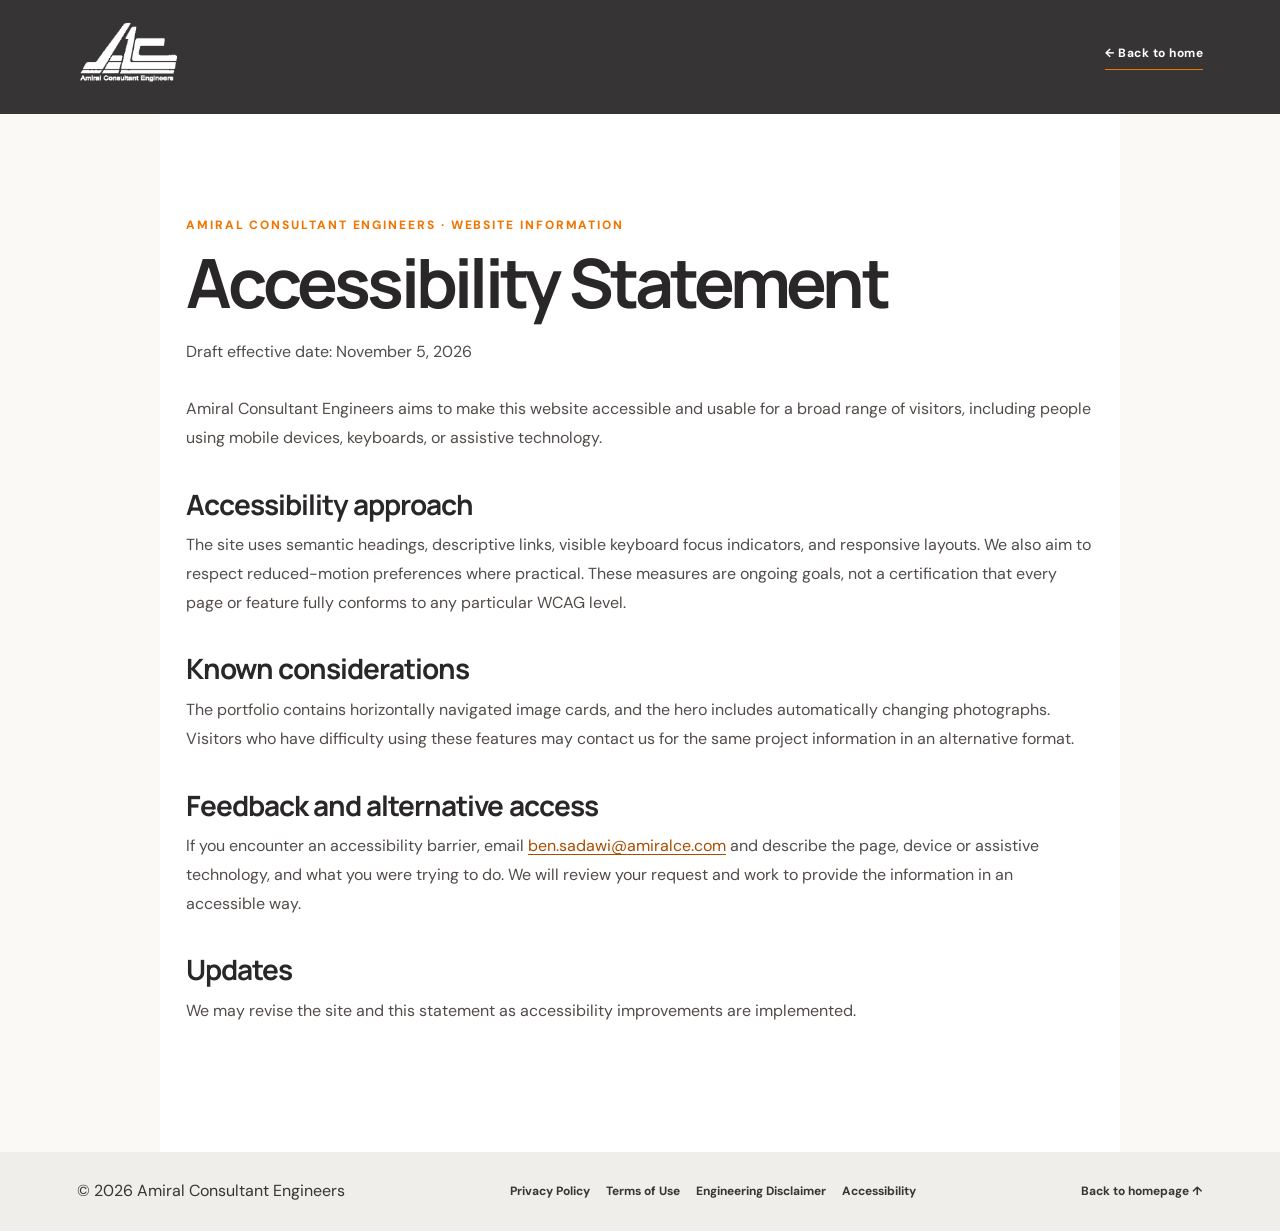
==== accessibility.html @ 84f39127 "Add files via upload" ====
<!doctype html><html lang="en"><head><meta charset="utf-8"><meta name="viewport" content="width=device-width, initial-scale=1, viewport-fit=cover"><meta name="theme-color" content="#373435"><meta name="description" content="Accessibility Statement for Amiral Consultant Engineers."><title>Accessibility Statement | Amiral Consultant Engineers</title><link rel="stylesheet" href="style.css?v=20261105-legal1"><link rel="preconnect" href="https://fonts.googleapis.com"><link rel="preconnect" href="https://fonts.gstatic.com" crossorigin><link href="https://fonts.googleapis.com/css2?family=DM+Sans:wght@400;500;600;700;800&amp;family=Manrope:wght@400;500;600;700;800&amp;display=swap" rel="stylesheet"></head><body class="legal-page"><a href="#legal-content" class="skip-link">Skip to content</a><header class="legal-header"><a href="index.html#home" aria-label="Amiral home"><img src="assets/logo-light.png" alt="Amiral Consultant Engineers"></a><a class="legal-home" href="index.html#home">← Back to home</a></header><main id="legal-content" class="legal-main"><div class="legal-kicker">Amiral Consultant Engineers · Website information</div><h1>Accessibility Statement</h1><p class="legal-meta">Draft effective date: November 5, 2026</p>
<p>Amiral Consultant Engineers aims to make this website accessible and usable for a broad range of visitors, including people using mobile devices, keyboards, or assistive technology.</p>
<h2>Accessibility approach</h2>
<p>The site uses semantic headings, descriptive links, visible keyboard focus indicators, and responsive layouts. We also aim to respect reduced-motion preferences where practical. These measures are ongoing goals, not a certification that every page or feature fully conforms to any particular WCAG level.</p>
<h2>Known considerations</h2>
<p>The portfolio contains horizontally navigated image cards, and the hero includes automatically changing photographs. Visitors who have difficulty using these features may contact us for the same project information in an alternative format.</p>
<h2>Feedback and alternative access</h2>
<p>If you encounter an accessibility barrier, email <a href="mailto:ben.sadawi@amiralce.com">ben.sadawi@amiralce.com</a> and describe the page, device or assistive technology, and what you were trying to do. We will review your request and work to provide the information in an accessible way.</p>
<h2>Updates</h2>
<p>We may revise the site and this statement as accessibility improvements are implemented.</p>
</main><footer class="legal-foot"><span>© 2026 Amiral Consultant Engineers</span><nav aria-label="Legal policies"><a href="privacy-policy.html" >Privacy Policy</a><a href="terms-of-use.html" >Terms of Use</a><a href="engineering-disclaimer.html" >Engineering Disclaimer</a><a href="accessibility.html" aria-current="page">Accessibility</a></nav><a href="index.html#home">Back to homepage ↑</a></footer></body></html>
---- style.css ----
/* Amiral Consultant Engineers · responsive branded portfolio */
:root{--orange:#f27501;--dark:#373435;--paper:#f8f5f1;--ink:#292727;--muted:#79716c;--gutter:clamp(22px,6vw,110px)}
*,*::before,*::after{box-sizing:border-box}
html{scroll-behavior:auto;scroll-padding-top:85px}
body{margin:0;background:#fff;color:var(--ink);font:400 16px/1.55 "DM Sans",system-ui,Arial,sans-serif;overflow-x:hidden;-webkit-font-smoothing:antialiased}
a{color:inherit;text-decoration:none}button{font:inherit}button:focus-visible,a:focus-visible,.mosaic-viewport:focus-visible{outline:3px solid var(--orange);outline-offset:3px}
[hidden]{display:none!important}.skip-link{position:fixed;top:-100px;left:12px;z-index:300;background:var(--orange);color:#fff;padding:12px}.skip-link:focus{top:10px}
.section-pad{padding:clamp(74px,9vw,135px) var(--gutter);max-width:1520px;margin:0 auto}
h1,h2,h3,p{margin-top:0}h1,h2,h3{font-family:Manrope,"DM Sans",sans-serif}h2{font-size:clamp(39px,5.3vw,76px);letter-spacing:-.06em;line-height:1.09}em{font-style:normal;color:var(--orange)}
.site-header{height:112px;position:absolute;top:0;left:0;right:0;z-index:100;padding:0 var(--gutter);display:flex;align-items:center;gap:clamp(20px,3vw,44px);color:#fff;transition:background .28s,box-shadow .28s,transform .28s}
.site-header.is-sticky{position:fixed;height:86px;background:rgba(255,255,255,.94);color:var(--dark);backdrop-filter:blur(15px);-webkit-backdrop-filter:blur(15px);box-shadow:0 2px 20px #1111110e}
.site-header.nav-hidden{transform:translateY(-115%)}
.brand{display:flex;flex:0 0 auto;width:clamp(180px,20vw,275px);height:104px;align-items:center;justify-content:flex-start;min-width:0;position:relative}
.brand img{display:block;width:100%;height:100%;object-fit:contain;object-position:left center;filter:brightness(0) invert(1) drop-shadow(0 1px 6px rgba(0,0,0,.38));transition:filter .25s}
.site-header.is-sticky .brand{height:81px;width:clamp(165px,17vw,240px)}
.site-header.is-sticky .brand img{filter:none}
.desktop-nav{display:flex;align-items:center;gap:clamp(18px,2.7vw,44px);margin-left:auto}
.desktop-nav a{font-size:13px;font-weight:700;transition:color .2s}.desktop-nav a:hover{color:var(--orange)}
.nav-contact{background:var(--orange);color:#fff;font-size:11px;font-weight:800;white-space:nowrap;padding:14px 17px;border-radius:3px;letter-spacing:.04em}.nav-contact span{font-size:17px;margin-left:14px}.nav-contact:hover,.primary-btn:hover{background:#dd6900}
.menu-toggle,.mobile-nav{display:none}
.hero{min-height:650px;height:100vh;height:100svh;position:relative;overflow:hidden;isolation:isolate;display:flex;align-items:center;background:#25272c;color:#fff}
.hero-slides{position:absolute;inset:0;z-index:-3}.hero-slide{position:absolute;inset:0;width:100%;height:100%;object-fit:cover;object-position:center;opacity:0;transform:scale(1.045);transition:opacity 1.25s ease,transform 6.5s ease;will-change:opacity}
.hero-slide.active{opacity:1;transform:scale(1)}
.hero-shade{position:absolute;inset:0;z-index:-2;background:linear-gradient(90deg,rgba(19,19,22,.86),rgba(24,22,26,.52) 45%,rgba(18,19,22,.08) 100%),linear-gradient(0deg,rgba(12,12,13,.38),transparent 35%)}
.hero-angle{position:absolute;z-index:-1;pointer-events:none;right:-15vw;top:-25vh;width:min(62vw,900px);height:93vh;transform:rotate(-32deg);border-radius:40px;background:rgba(242,117,1,.20);clip-path:polygon(32% 0,100% 0,100% 100%,60% 100%)}
.hero-content{position:relative;z-index:2;width:min(910px,100%);padding:125px var(--gutter) 80px}
.hero h1{font-size:clamp(58px,8.6vw,136px);letter-spacing:-.075em;line-height:.98;font-weight:800;margin:0 0 29px;text-wrap:balance}
.hero h1 em{color:#ff8c23}.hero-content>p{font-size:clamp(15px,1.5vw,20px);max-width:555px;color:#f4f0ed;line-height:1.6;margin-bottom:31px}
.primary-btn{display:inline-flex;align-items:center;gap:26px;background:var(--orange);color:#fff;min-height:55px;padding:15px 23px;border-radius:2px;font-size:11px;font-weight:800;letter-spacing:.055em;transition:background .2s}.primary-btn span{font-size:20px}
.slide-indicators{position:absolute;bottom:clamp(24px,4vh,46px);left:var(--gutter);display:flex;gap:9px;align-items:center;z-index:8}
.slide-indicators button{width:9px;height:9px;background:#ffffff7a;border:0;border-radius:20px;padding:0;cursor:pointer;transition:width .2s,background .2s}.slide-indicators button.current{width:26px;background:var(--orange)}
.about{background:linear-gradient(140deg,#fff 50%,#fcf7f1)}.about-grid{display:grid;grid-template-columns:1.03fr .97fr;gap:clamp(30px,7vw,110px);align-items:start}.about h2{margin-bottom:0}
.about-copy p{font-size:16px;line-height:1.85;color:#645e5a;margin-bottom:19px}.text-link{font-size:12px;font-weight:800;letter-spacing:.045em;display:inline-block;margin-top:18px;padding-bottom:8px;border-bottom:2px solid var(--orange)}.text-link span{color:var(--orange)}
.portfolio-section{background:linear-gradient(126deg,#f8f4ef 0%,#fdfaf5 54%,#f4eeea 100%);padding:0 0 85px;overflow:hidden}
.portfolio-heading{padding-bottom:26px;display:flex;gap:40px;justify-content:space-between;align-items:end}.portfolio-heading h2{margin:0 0 14px}.portfolio-heading p{max-width:650px;color:#6e6661;line-height:1.65;margin:0}.orange-dot{color:var(--orange)}
.portfolio-progress{min-width:180px;max-width:260px;width:25%;font-size:11px;font-weight:800;letter-spacing:.1em;text-align:right;color:#817a75}.progress-line{height:3px;background:#d9d0c8;margin-top:12px}.progress-line>div{height:100%;width:0;background:var(--orange);transition:width .12s linear}
.filter-bar{padding:2px var(--gutter) 28px;margin:0 auto;max-width:1520px;display:flex;gap:10px;overflow-x:auto;scrollbar-width:none}.filter-bar::-webkit-scrollbar{display:none}.filter{border:1px solid #ded5cc;border-radius:100px;background:#fff8;color:#524d49;padding:10px 19px;white-space:nowrap;font-size:12px;font-weight:700;cursor:pointer;transition:background .2s,color .2s}.filter:hover,.filter.active{background:var(--dark);border-color:var(--dark);color:#fff}
.mosaic-stage{position:relative;isolation:isolate}
.mosaic-viewport{overflow-x:auto;overflow-y:hidden;scrollbar-width:none;-ms-overflow-style:none;scroll-behavior:smooth;overscroll-behavior-inline:contain;touch-action:pan-x pan-y}
.mosaic-viewport::-webkit-scrollbar{display:none}
.mosaic-rail{display:flex;flex-direction:column;gap:18px;width:max-content;min-width:100%;padding:2px clamp(80px,7vw,126px) 18px}
.mosaic-row{display:flex;gap:18px;width:max-content;align-items:stretch;min-height:360px}.mosaic-row.bottom-row{padding-left:clamp(110px,11vw,205px)}
.project-card{--cardw:340px;flex:0 0 var(--cardw);width:var(--cardw);min-width:0;background:#fff;box-shadow:0 13px 35px rgba(55,52,53,.065);display:flex;flex-direction:column;overflow:hidden;border:0;border-radius:3px;transition:transform .25s,box-shadow .25s}
.project-card:hover{transform:translateY(-5px);box-shadow:0 17px 32px rgba(55,52,53,.13)}
.card-image{background:#eee9e3;line-height:0;overflow:hidden;display:flex;align-items:center;justify-content:center;min-height:190px}
.card-image img{display:block;width:100%;height:auto;max-height:245px;object-fit:contain;object-position:center;aspect-ratio:auto;transition:none}
.card-body{padding:19px 21px 21px;display:flex;flex-direction:column;flex:1}.card-sector{font-size:10px;font-weight:800;color:var(--orange);letter-spacing:.11em;text-transform:uppercase;margin:0 0 5px}
.card-body h3{font-size:clamp(18px,1.5vw,22px);line-height:1.2;letter-spacing:-.035em;margin:0 0 6px}.card-place{font-size:12px;color:#847c75;margin:0 0 10px}.card-description{font-size:12px;color:#6a625d;line-height:1.55;margin:0 0 13px;display:-webkit-box;-webkit-line-clamp:3;-webkit-box-orient:vertical;overflow:hidden}
.card-foot{margin-top:auto;padding-top:12px;border-top:1px solid #f0e9e1;display:flex;justify-content:space-between;gap:14px;font-size:10px;line-height:1.5}.card-foot strong{font-weight:700}.card-foot span{color:#8c837d;text-align:right}
.side-arrow{position:absolute;z-index:20;top:50%;transform:translateY(-50%);width:66px;height:80px;display:grid;place-items:center;border:1px solid rgba(55,52,53,.18);border-radius:50px;background:rgba(255,255,255,.34);backdrop-filter:blur(10px);-webkit-backdrop-filter:blur(10px);color:var(--dark);cursor:pointer;opacity:.83;box-shadow:0 4px 18px rgba(0,0,0,.08);transition:background .22s,color .22s,opacity .22s,border-color .22s}
.side-arrow span{font-size:52px;line-height:.5;margin-top:-7px;font-family:Arial,sans-serif;font-weight:300}.side-left{left:clamp(8px,1.3vw,22px)}.side-right{right:clamp(8px,1.3vw,22px)}
.side-arrow:hover,.side-arrow.is-moving{opacity:1;background:rgba(242,117,1,.72);color:#fff;border-color:rgba(242,117,1,.4)}.side-arrow:disabled{opacity:.18;cursor:default}.side-arrow:disabled:hover{background:rgba(255,255,255,.34);color:var(--dark)}
.portfolio-disclaimer{max-width:1280px;padding:0 var(--gutter);margin:35px auto 0;line-height:1.6;color:#79716c;font-size:12px}.empty-state{padding:30px var(--gutter);text-align:center;color:#776b65}
.expertise h2{margin-bottom:42px}.services{border-top:1px solid #e9e0d9}.services article{display:grid;grid-template-columns:55px minmax(220px,.8fr) 1fr;gap:25px;align-items:center;padding:28px 0;border-bottom:1px solid #e9e0d9;transition:padding .3s,background .3s}.services article:hover{padding-left:12px;background:#fbf9f7}
.services article span{font-size:12px;font-weight:800;color:var(--orange)}.services h3{font-size:19px;margin:0;letter-spacing:-.03em}.services p{margin:0;font-size:13px;color:#7c7470;line-height:1.6}
.contact-section{position:relative;overflow:hidden;isolation:isolate;background:var(--dark);color:#fff;padding:clamp(75px,8vw,140px) var(--gutter) 65px}
.contact-section h2{font-size:clamp(54px,8.4vw,118px);letter-spacing:-.07em;line-height:1.02;margin-bottom:22px}.contact-section p{font-size:17px;color:#e9dfdb}.contact-section .primary-btn{margin:21px 0 55px}
.contact-details{display:flex;gap:25px;flex-wrap:wrap;font-size:13px}.contact-details a:hover{color:#ffad55}


.site-footer{display:flex;gap:26px;justify-content:space-between;align-items:center;flex-wrap:wrap;min-height:122px;padding:20px var(--gutter);background:#f4f1ee;color:#635d59;font-size:10px;font-weight:800;letter-spacing:.09em}.site-footer img{width:142px;height:84px;object-fit:contain}
.reveal{opacity:0;transform:translateY(32px);transition:opacity .75s,transform .75s cubic-bezier(.22,1,.36,1)}.reveal.is-visible{opacity:1;transform:translateY(0)}
@media(max-width:1050px){.site-header{gap:15px}.brand{width:195px}.desktop-nav{gap:17px}.nav-contact{padding:12px 13px}.portfolio-progress{display:none}}
@media(max-width:760px){
 html{scroll-padding-top:75px}.site-header{height:87px;padding:0 19px;gap:10px}.site-header.is-sticky{height:75px}.brand{width:158px;height:82px}.site-header.is-sticky .brand{width:145px;height:72px}.desktop-nav{display:none}.nav-contact{margin-left:auto;padding:10px 11px;font-size:10px}.nav-contact span{margin-left:6px}
 .menu-toggle{display:flex;flex:0 0 42px;width:42px;height:42px;border:1px solid #ffffff66;border-radius:5px;background:rgba(0,0,0,.15);align-items:center;justify-content:center;flex-direction:column;gap:5px;cursor:pointer}.menu-toggle span{height:2px;width:19px;background:currentColor}.site-header.is-sticky .menu-toggle{background:#fff;border-color:#ddd}
 .mobile-nav{display:none;position:absolute;top:100%;left:0;right:0;background:#fff;color:var(--dark);padding:10px 25px 25px;box-shadow:0 18px 35px #0002}.mobile-nav.is-open{display:flex;flex-direction:column}.mobile-nav a{padding:12px 0;border-bottom:1px solid #eee;font-weight:700}
 .hero{min-height:560px}.hero-content{padding:125px 24px 75px}.hero h1{font-size:clamp(48px,10.7vw,78px)}.hero-content>p{font-size:15px;max-width:420px}.hero-angle{right:-35vw;width:90vw;opacity:.7}.slide-indicators{left:24px}
 .section-pad{padding:76px 25px}.about-grid{grid-template-columns:1fr;gap:22px}.about-grid h2{font-size:clamp(39px,8vw,58px)}
 .portfolio-heading{padding-bottom:24px}.portfolio-heading h2{font-size:clamp(42px,8vw,64px)}.portfolio-heading p{font-size:14px}.filter-bar{padding:0 25px 23px}
 .mosaic-rail{padding-inline:55px;gap:13px}.mosaic-row{gap:13px;min-height:310px}.mosaic-row.bottom-row{padding-left:87px}.project-card{--cardw:290px}.card-image img{max-height:205px}.card-body{padding:15px 16px}.card-description{-webkit-line-clamp:2}.side-arrow{width:43px;height:60px;top:50%;border-color:rgba(55,52,53,.13)}.side-arrow span{font-size:39px}.side-left{left:4px}.side-right{right:4px}
 .services article{grid-template-columns:40px 1fr;gap:12px}.services p{grid-column:2}.contact-section{padding:80px 25px 60px}.contact-details{flex-direction:column;gap:12px}.site-footer{padding:22px 25px}
}
@media(max-width:430px){
 .site-header{padding:0 13px}.brand{width:135px;height:77px}.site-header.is-sticky .brand{width:130px;height:67px}.nav-contact{display:none}.menu-toggle{margin-left:auto}
 .hero{min-height:545px}.hero h1{font-size:clamp(45px,12.1vw,60px)}.hero-content{padding:115px 20px 65px}.hero-content>p{font-size:14px;max-width:310px}.primary-btn{font-size:10px;padding:14px 17px;min-height:48px}.slide-indicators{left:20px}
 .mosaic-rail{padding-inline:48px}.mosaic-row.bottom-row{padding-left:70px}.mosaic-row .project-card{--cardw:256px}.card-image img{max-height:175px}.card-body h3{font-size:18px}.card-description{font-size:11px}.card-foot{font-size:9px;gap:6px}
 .side-arrow{width:37px;height:50px}.side-arrow span{font-size:34px}.filter{font-size:11px;padding:9px 13px}
}
@media(prefers-reduced-motion:reduce){*,*::before,*::after{scroll-behavior:auto!important;animation:none!important;transition-duration:.01ms!important}.reveal{opacity:1;transform:none}.hero-slide{transform:none}}

/* Revision 7: compact brick-mosaic cards, seamless sections, accessible edge arrows */
.contact-section{isolation:auto;background:#373435}
.mosaic-rail{gap:14px;padding-inline:clamp(75px,7.2vw,120px);padding-bottom:12px}
.mosaic-row{gap:14px;min-height:0;align-items:flex-start}
.mosaic-row.bottom-row{padding-left:clamp(105px,10vw,165px)}
.project-card{--cardw:285px;border-radius:4px;box-shadow:0 5px 22px rgba(55,52,53,.08)}
.project-card:hover{transform:translateY(-3px);box-shadow:0 9px 23px rgba(55,52,53,.12)}
.card-image{min-height:0;background:#f0efec}
.card-image img{width:100%;height:auto;max-height:195px;object-fit:contain}
.card-body{padding:13px 16px 16px;flex:initial}
.card-sector{font-size:9px;letter-spacing:.1em;margin-bottom:4px}
.card-body h3{font-size:clamp(16px,1.27vw,19px);line-height:1.26;margin-bottom:5px}
.card-place{font-size:11px;line-height:1.5;margin-bottom:8px}
.card-experience{font-size:10px;color:#9a8170}
.card-description{font-size:11.5px;line-height:1.5;margin:0;display:-webkit-box;-webkit-line-clamp:2;-webkit-box-orient:vertical;overflow:hidden}
.mosaic-viewport{scroll-behavior:auto}
.side-arrow{width:88px;height:88px;border-radius:50%;opacity:.92;background:rgba(255,255,255,.44);border:1px solid rgba(55,52,53,.20);box-shadow:0 8px 27px #00000016;color:#373435;touch-action:manipulation}
.side-arrow span{font-size:70px;line-height:1;margin:0 0 10px}
.side-left{left:clamp(7px,1.2vw,22px)}.side-right{right:clamp(7px,1.2vw,22px)}
.side-arrow:hover,.side-arrow.is-moving{background:rgba(242,117,1,.82);color:#fff;opacity:1;border-color:rgba(242,117,1,.7)}
.side-arrow:disabled{opacity:.38}
@media(max-width:760px){
 .mosaic-rail{padding-inline:58px;gap:12px}
 .mosaic-row{gap:12px;min-height:0}
 .mosaic-row.bottom-row{padding-left:84px}
 .project-card{--cardw:245px}
 .card-image img{max-height:168px}
 .card-body{padding:12px 13px 14px}
 .card-body h3{font-size:17px}
 .card-description{font-size:11px}
 .side-arrow{width:60px;height:65px;top:49%;border-radius:50px;background:rgba(255,255,255,.60)}
 .side-arrow span{font-size:52px;margin-bottom:7px}
 .side-left{left:3px}.side-right{right:3px}
}
@media(max-width:430px){
 .mosaic-rail{padding-inline:52px}
 .mosaic-row.bottom-row{padding-left:70px}
 .mosaic-row .project-card{--cardw:222px}
 .card-image img{max-height:148px}
 .side-arrow{width:51px;height:60px}
 .side-arrow span{font-size:47px}
}

/* Prevent dynamically inserted mosaic cards from influencing page scroll anchoring. */
.mosaic-stage,.mosaic-viewport,.mosaic-rail{overflow-anchor:none}

/* International site navigation */
.external-nav-link span,.footer-international span,.international-contact span{color:var(--orange)}
.desktop-nav .external-nav-link{white-space:nowrap}
.footer-international{white-space:nowrap;transition:color .2s}.footer-international:hover{color:var(--orange)}
@media(max-width:1090px) and (min-width:761px){.desktop-nav{gap:13px}.desktop-nav a{font-size:12px}.site-header{gap:14px}.brand{width:180px}.nav-contact{padding:12px 12px}}
@media(max-width:760px){.mobile-nav .external-nav-link{color:var(--dark)}.site-footer{gap:16px}}

/* Mobile startup + bottom-edge fix: don't permit blank white space past footer. */
html{background:#f4f1ee;overscroll-behavior-y:none;overflow-anchor:none}
body{background:#f4f1ee;overscroll-behavior-y:none;min-height:100vh;min-height:100dvh;display:flex;flex-direction:column;overflow-anchor:none}
body>main{display:block;flex:1 0 auto;background:#fff;min-width:0}
.site-footer{flex:0 0 auto;position:relative;z-index:1}
/* Avoid iOS viewport jumps when address bar expands/collapses. */
@media(max-width:760px){
 .hero{height:100svh;min-height:min(560px,100svh)}
 .portfolio-section{overflow:clip}
}

/* Cross-browser scroll and footer corrections (desktop, Android Chrome, iOS Safari). */
html { scroll-behavior:auto; scroll-padding-top:80px; overflow-x:clip; overscroll-behavior-y:none; background-color:#373435; }
body { margin:0; display:block; min-height:100%; overflow-x:clip; overflow-y:visible; overscroll-behavior-y:none; background-color:#373435; }
body > main { display:block; min-height:0; background:#fff; }
.site-footer { display:flex; position:relative; min-height:124px; background:#373435; color:#f5f2ef; padding-bottom:max(20px,env(safe-area-inset-bottom)); }
.site-footer img { filter:brightness(0) invert(1); }
.site-footer a:hover { color:#ff9b42; }
/* This container is horizontally scrollable but must never be a vertical page anchor. */
.mosaic-stage, .mosaic-viewport, .mosaic-rail, .mosaic-row { overflow-anchor:none; }
/* On narrow mobile browsers the visible viewport changes when address bars hide. */
@supports (height: 100svh) { .hero { height:100svh; } }
@media(max-width:760px) {
  html, body { width:100%; max-width:100%; }
  .hero { min-height: min(545px, 100svh); }
  .site-footer { padding-bottom:max(25px,env(safe-area-inset-bottom)); }
}

/* Hero entry safety: avoid browser scroll anchoring and focus restoration. */
html, body, main { overflow-anchor: none; }
html.starting-at-hero { scroll-behavior: auto !important; }
.hero { scroll-margin-top: 0; }
@media (max-width:760px) {
  html, body { overscroll-behavior-x: none; }
  .hero { height: 100svh; }
}

/* Legal page navigation and typography */
.footer-legal{display:flex;gap:12px 22px;flex-wrap:wrap;align-items:center;width:100%;justify-content:center;border-top:1px solid rgba(55,52,53,.16);padding:22px var(--gutter) 10px;margin-top:12px}
.footer-legal a{font-size:12px;font-weight:700;letter-spacing:.02em;text-decoration:underline;text-underline-offset:4px}
.footer-legal a:hover{color:var(--orange)}
.legal-page{background:#fbf9f6;color:var(--ink)}
.legal-header{display:flex;align-items:center;justify-content:space-between;gap:20px;padding:18px var(--gutter);background:var(--dark);color:white}
.legal-header img{width:clamp(160px,21vw,240px);height:70px;object-fit:contain;object-position:left center;filter:brightness(0) invert(1)}
.legal-header a.legal-home{font-size:12px;font-weight:700;letter-spacing:.04em;border-bottom:1px solid var(--orange);padding-bottom:6px}
.legal-main{max-width:960px;margin:auto;padding:clamp(55px,8vw,110px) 26px 110px}
.legal-kicker{color:var(--orange);font-size:12px;font-weight:800;letter-spacing:.16em;text-transform:uppercase}
.legal-main h1{font-family:Manrope,sans-serif;font-size:clamp(40px,6vw,68px);line-height:1.05;letter-spacing:-.055em;margin:12px 0 20px}
.legal-main h2{font-size:clamp(20px,2.5vw,28px);letter-spacing:-.035em;margin:36px 0 12px}
.legal-main p,.legal-main li{line-height:1.8;color:#514c49;font-size:16px}
.legal-main li{margin-bottom:6px}
.legal-main a:not(.legal-home){color:#a84d00;text-decoration:underline;text-underline-offset:3px}
.legal-meta{color:#77706c;font-size:13px;margin-bottom:28px}
.legal-note{background:#fff4e6;border-left:4px solid var(--orange);padding:16px 20px;margin:30px 0}
.legal-note p{margin:0}
.legal-foot{background:#f0eeeb;color:var(--dark);padding:27px var(--gutter);display:flex;gap:16px 26px;flex-wrap:wrap;align-items:center;justify-content:space-between}
.legal-foot nav{display:flex;gap:16px;flex-wrap:wrap}.legal-foot a{font-size:12px;font-weight:700}.legal-foot a:hover{color:var(--orange)}
@media(max-width:650px){.legal-header{padding:14px 20px}.legal-header img{height:54px;width:160px}.legal-main{padding:55px 22px 75px}.legal-main p,.legal-main li{font-size:15px}.footer-legal{justify-content:flex-start}}
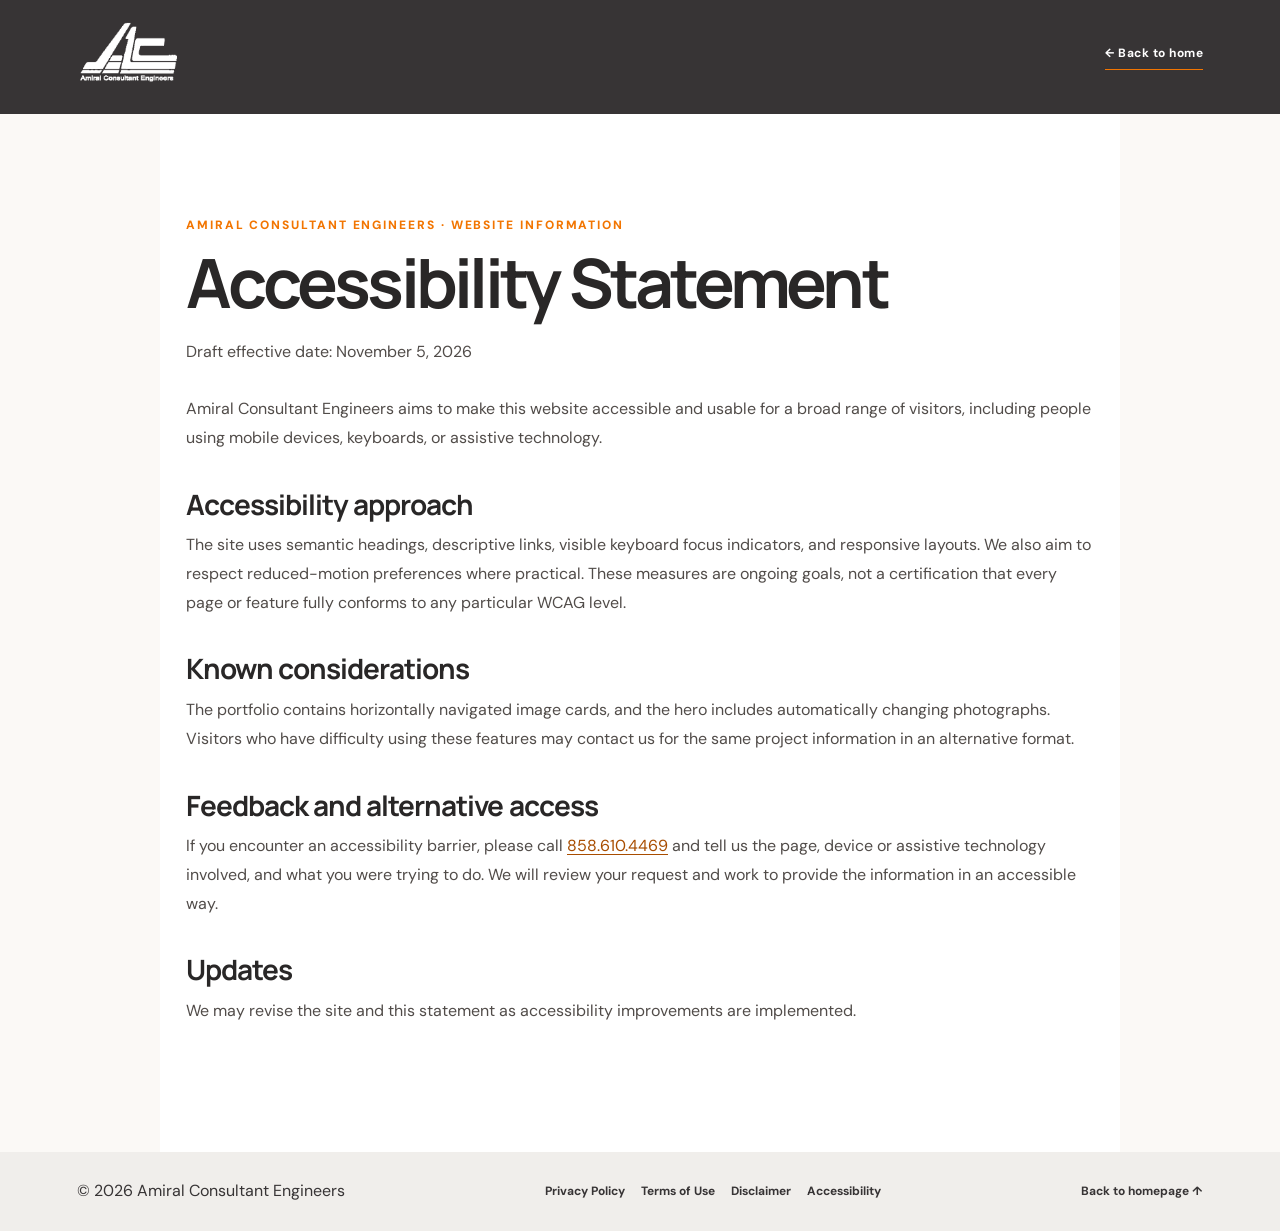
==== commit b30733d3: "Add files via upload" ====
--- a/accessibility.html
+++ b/accessibility.html
@@ -1,11 +1,11 @@
-<!doctype html><html lang="en"><head><meta charset="utf-8"><meta name="viewport" content="width=device-width, initial-scale=1, viewport-fit=cover"><meta name="theme-color" content="#373435"><meta name="description" content="Accessibility Statement for Amiral Consultant Engineers."><title>Accessibility Statement | Amiral Consultant Engineers</title><link rel="stylesheet" href="style.css?v=20261105-legal1"><link rel="preconnect" href="https://fonts.googleapis.com"><link rel="preconnect" href="https://fonts.gstatic.com" crossorigin><link href="https://fonts.googleapis.com/css2?family=DM+Sans:wght@400;500;600;700;800&amp;family=Manrope:wght@400;500;600;700;800&amp;display=swap" rel="stylesheet"></head><body class="legal-page"><a href="#legal-content" class="skip-link">Skip to content</a><header class="legal-header"><a href="index.html#home" aria-label="Amiral home"><img src="assets/logo-light.png" alt="Amiral Consultant Engineers"></a><a class="legal-home" href="index.html#home">← Back to home</a></header><main id="legal-content" class="legal-main"><div class="legal-kicker">Amiral Consultant Engineers · Website information</div><h1>Accessibility Statement</h1><p class="legal-meta">Draft effective date: November 5, 2026</p>
+<!doctype html><html lang="en"><head><meta charset="utf-8"><meta name="viewport" content="width=device-width, initial-scale=1, viewport-fit=cover"><meta name="theme-color" content="#373435"><meta name="description" content="Accessibility Statement for Amiral Consultant Engineers."><title>Accessibility Statement | Amiral Consultant Engineers</title><link rel="stylesheet" href="style.css?v=20261105-footerrev1"><link rel="preconnect" href="https://fonts.googleapis.com"><link rel="preconnect" href="https://fonts.gstatic.com" crossorigin><link href="https://fonts.googleapis.com/css2?family=DM+Sans:wght@400;500;600;700;800&amp;family=Manrope:wght@400;500;600;700;800&amp;display=swap" rel="stylesheet"></head><body class="legal-page"><a href="#legal-content" class="skip-link">Skip to content</a><header class="legal-header"><a href="index.html#home" aria-label="Amiral home"><img src="assets/logo-light.png" alt="Amiral Consultant Engineers"></a><a class="legal-home" href="index.html#home">← Back to home</a></header><main id="legal-content" class="legal-main"><div class="legal-kicker">Amiral Consultant Engineers · Website information</div><h1>Accessibility Statement</h1><p class="legal-meta">Draft effective date: November 5, 2026</p>
 <p>Amiral Consultant Engineers aims to make this website accessible and usable for a broad range of visitors, including people using mobile devices, keyboards, or assistive technology.</p>
 <h2>Accessibility approach</h2>
 <p>The site uses semantic headings, descriptive links, visible keyboard focus indicators, and responsive layouts. We also aim to respect reduced-motion preferences where practical. These measures are ongoing goals, not a certification that every page or feature fully conforms to any particular WCAG level.</p>
 <h2>Known considerations</h2>
 <p>The portfolio contains horizontally navigated image cards, and the hero includes automatically changing photographs. Visitors who have difficulty using these features may contact us for the same project information in an alternative format.</p>
 <h2>Feedback and alternative access</h2>
-<p>If you encounter an accessibility barrier, email <a href="mailto:ben.sadawi@amiralce.com">ben.sadawi@amiralce.com</a> and describe the page, device or assistive technology, and what you were trying to do. We will review your request and work to provide the information in an accessible way.</p>
+<p>If you encounter an accessibility barrier, please call <a href="tel:+18586104469">858.610.4469</a> and tell us the page, device or assistive technology involved, and what you were trying to do. We will review your request and work to provide the information in an accessible way.</p>
 <h2>Updates</h2>
 <p>We may revise the site and this statement as accessibility improvements are implemented.</p>
-</main><footer class="legal-foot"><span>© 2026 Amiral Consultant Engineers</span><nav aria-label="Legal policies"><a href="privacy-policy.html" >Privacy Policy</a><a href="terms-of-use.html" >Terms of Use</a><a href="engineering-disclaimer.html" >Engineering Disclaimer</a><a href="accessibility.html" aria-current="page">Accessibility</a></nav><a href="index.html#home">Back to homepage ↑</a></footer></body></html>+</main><footer class="legal-foot"><span>© 2026 Amiral Consultant Engineers</span><nav aria-label="Legal policies"><a href="privacy-policy.html" >Privacy Policy</a><a href="terms-of-use.html" >Terms of Use</a><a href="engineering-disclaimer.html" >Disclaimer</a><a href="accessibility.html" aria-current="page">Accessibility</a></nav><a href="index.html#home">Back to homepage ↑</a></footer></body></html>
--- a/style.css
+++ b/style.css
@@ -190,3 +190,150 @@
 .legal-foot{background:#f0eeeb;color:var(--dark);padding:27px var(--gutter);display:flex;gap:16px 26px;flex-wrap:wrap;align-items:center;justify-content:space-between}
 .legal-foot nav{display:flex;gap:16px;flex-wrap:wrap}.legal-foot a{font-size:12px;font-weight:700}.legal-foot a:hover{color:var(--orange)}
 @media(max-width:650px){.legal-header{padding:14px 20px}.legal-header img{height:54px;width:160px}.legal-main{padding:55px 22px 75px}.legal-main p,.legal-main li{font-size:15px}.footer-legal{justify-content:flex-start}}
+
+
+/* Footer refresh: one UAE link, one uninterrupted policy row, phone-only contact */
+.site-footer.refined-footer {
+  display:block;
+  min-height:0;
+  width:100%;
+  padding:36px var(--gutter) max(23px, env(safe-area-inset-bottom));
+  background:#373435;
+  color:#f6f3f0;
+  letter-spacing:0;
+}
+.refined-footer .footer-main-row {
+  display:grid;
+  grid-template-columns:170px minmax(0,1fr) auto;
+  align-items:center;
+  gap:clamp(22px,4vw,64px);
+  width:100%;
+  padding-bottom:30px;
+}
+.refined-footer .footer-brand {display:block;width:170px;max-width:100%;}
+.refined-footer .footer-brand img {
+  display:block;
+  width:100%;
+  max-height:98px;
+  height:auto;
+  object-fit:contain;
+  object-position:left center;
+  filter:brightness(0) invert(1);
+}
+.refined-footer .footer-business {
+  display:flex;
+  flex-direction:column;
+  gap:10px;
+  font-size:12px;
+  font-weight:600;
+  letter-spacing:.06em;
+}
+.refined-footer .footer-business strong{font-size:13px;letter-spacing:.065em;}
+.refined-footer .footer-international {
+  display:inline-flex;
+  align-items:center;
+  gap:6px;
+  font-size:12px;
+  font-weight:700;
+  letter-spacing:.045em;
+  white-space:nowrap;
+}
+.refined-footer .footer-legal {
+  display:flex;
+  flex-wrap:nowrap;
+  align-items:center;
+  justify-content:center;
+  width:100%;
+  padding:19px 0;
+  margin:0;
+  gap:clamp(14px,3vw,38px);
+  border-top:1px solid rgba(255,255,255,.18);
+  border-bottom:1px solid rgba(255,255,255,.18);
+  overflow-x:auto;
+  scrollbar-width:none;
+  -webkit-overflow-scrolling:touch;
+  white-space:nowrap;
+}
+.refined-footer .footer-legal::-webkit-scrollbar{display:none;}
+.refined-footer .footer-legal a {
+  display:inline-block;
+  flex:none;
+  font-size:12px;
+  color:#f6f3f0;
+  font-weight:650;
+  line-height:1.5;
+  letter-spacing:0;
+  text-decoration:none;
+}
+.refined-footer .footer-legal a:hover,
+.refined-footer .footer-legal a:focus-visible{color:#ff9b42;}
+.refined-footer .footer-bottom {
+  text-align:center;
+  margin:0;
+  padding:21px 0 0;
+  font-size:10px;
+  font-weight:600;
+  letter-spacing:.08em;
+  color:#c9c2be;
+}
+.contact-details {font-size:16px;font-weight:650;}
+.contact-details a {text-decoration:underline;text-decoration-color:rgba(255,255,255,.4);text-underline-offset:5px;}
+.legal-foot nav {flex-wrap:nowrap;white-space:nowrap;gap:clamp(8px,2vw,16px);}
+.legal-foot nav a {font-size:clamp(10px,1.6vw,12px);}
+@media(max-width:760px){
+  .site-footer.refined-footer {padding:29px 22px max(24px, env(safe-area-inset-bottom));}
+  .refined-footer .footer-main-row{
+    grid-template-columns:minmax(100px, 38%) minmax(0,1fr);
+    gap:17px 18px;
+    padding-bottom:24px;
+  }
+  .refined-footer .footer-brand{width:145px;}
+  .refined-footer .footer-brand img{max-height:86px;}
+  .refined-footer .footer-business{font-size:10px;gap:8px;line-height:1.45;}
+  .refined-footer .footer-business strong{font-size:11px;line-height:1.35;}
+  .refined-footer .footer-international{grid-column:1 / -1;font-size:11px;padding:4px 0;}
+  .refined-footer .footer-legal{justify-content:space-between;gap:clamp(6px,1.5vw,12px);padding:15px 0;}
+  .refined-footer .footer-legal a{font-size:clamp(9.5px,2.65vw,11px);}
+  .refined-footer .footer-bottom{padding-top:16px;font-size:9px;line-height:1.5;}
+  .legal-foot nav{justify-content:center;gap:8px;}
+}
+@media(max-width:370px){
+  .site-footer.refined-footer{padding-left:14px;padding-right:14px;}
+  .refined-footer .footer-legal a{font-size:9.5px;}
+  .refined-footer .footer-legal{gap:6px;}
+}
+
+
+/* Separate portfolio row carousels (independent arrows, scrolling and progress). */
+.mosaic-stage{display:flex;flex-direction:column;gap:clamp(12px,1.5vw,18px);overflow:hidden;}
+.mosaic-row-stage{position:relative;isolation:isolate;min-width:0;width:100%;overflow:hidden;overflow-anchor:none;}
+.mosaic-row-stage[hidden]{display:none!important;}
+.mosaic-row-viewport{
+ display:block;width:100%;overflow-x:auto;overflow-y:hidden;
+ scrollbar-width:none;-ms-overflow-style:none;
+ overscroll-behavior-x:contain;overscroll-behavior-y:auto;
+ touch-action:pan-x pan-y;-webkit-overflow-scrolling:touch;
+ scroll-behavior:auto;overflow-anchor:none;
+}
+.mosaic-row-viewport::-webkit-scrollbar{display:none;}
+.mosaic-row-stage .mosaic-row{
+ width:max-content;min-width:100%;box-sizing:border-box;
+ padding:2px clamp(75px,7.2vw,120px) 13px;
+ margin:0;align-items:flex-start;
+}
+.mosaic-row-stage .mosaic-row.bottom-row{
+ padding-left:calc(clamp(75px,7.2vw,120px) + clamp(95px,10vw,150px));
+}
+.mosaic-row-stage .side-arrow{top:50%;}
+.mosaic-row-stage .side-arrow:disabled{pointer-events:none;}
+.portfolio-row-progress{margin-top:9px;display:flex;align-items:center;gap:10px;justify-content:end;}
+.portfolio-row-progress>span{font-size:9px;min-width:35px;white-space:nowrap;}
+.portfolio-row-progress .progress-line{flex:1;max-width:130px;margin:0;}
+@media(max-width:760px){
+ .mosaic-row-stage .mosaic-row{padding-inline:58px;padding-bottom:10px;}
+ .mosaic-row-stage .mosaic-row.bottom-row{padding-left:142px;padding-right:58px;}
+}
+@media(max-width:430px){
+ .mosaic-row-stage .mosaic-row{padding-inline:52px;}
+ .mosaic-row-stage .mosaic-row.bottom-row{padding-left:122px;padding-right:52px;}
+}
